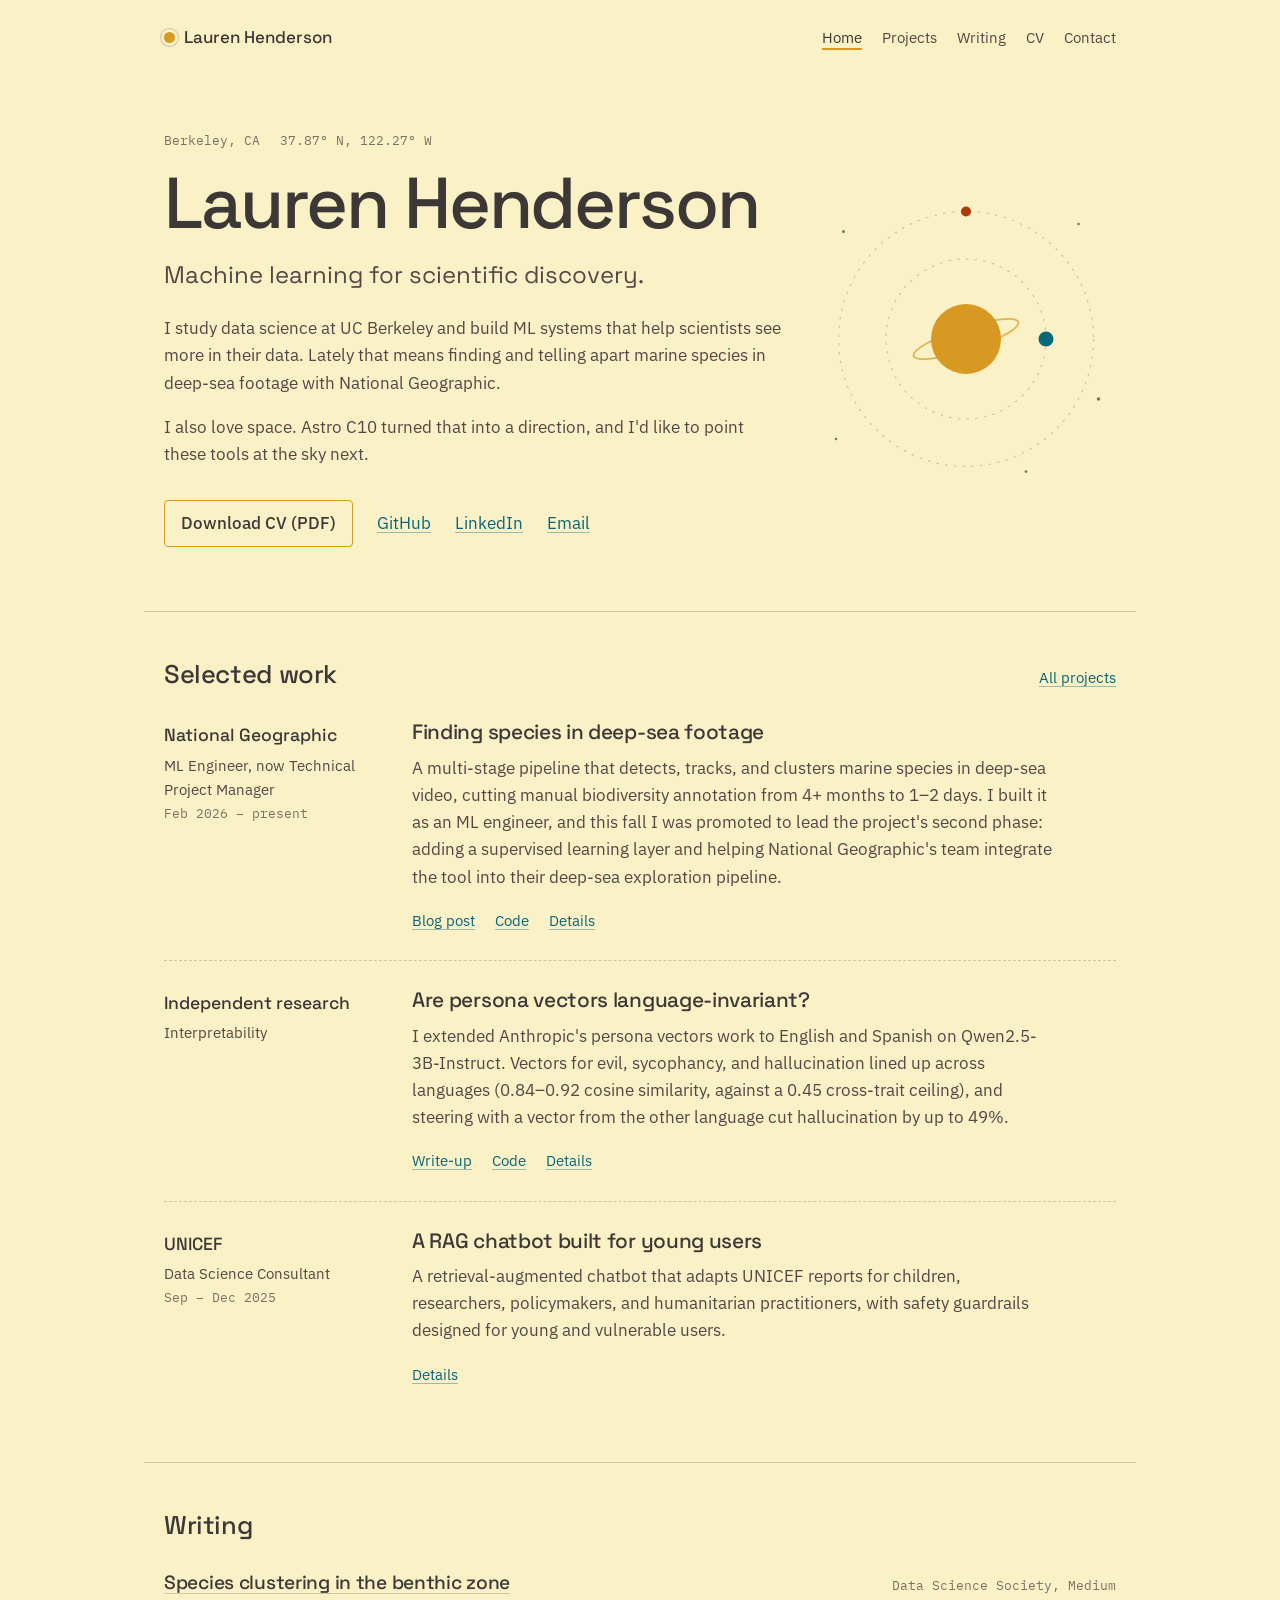
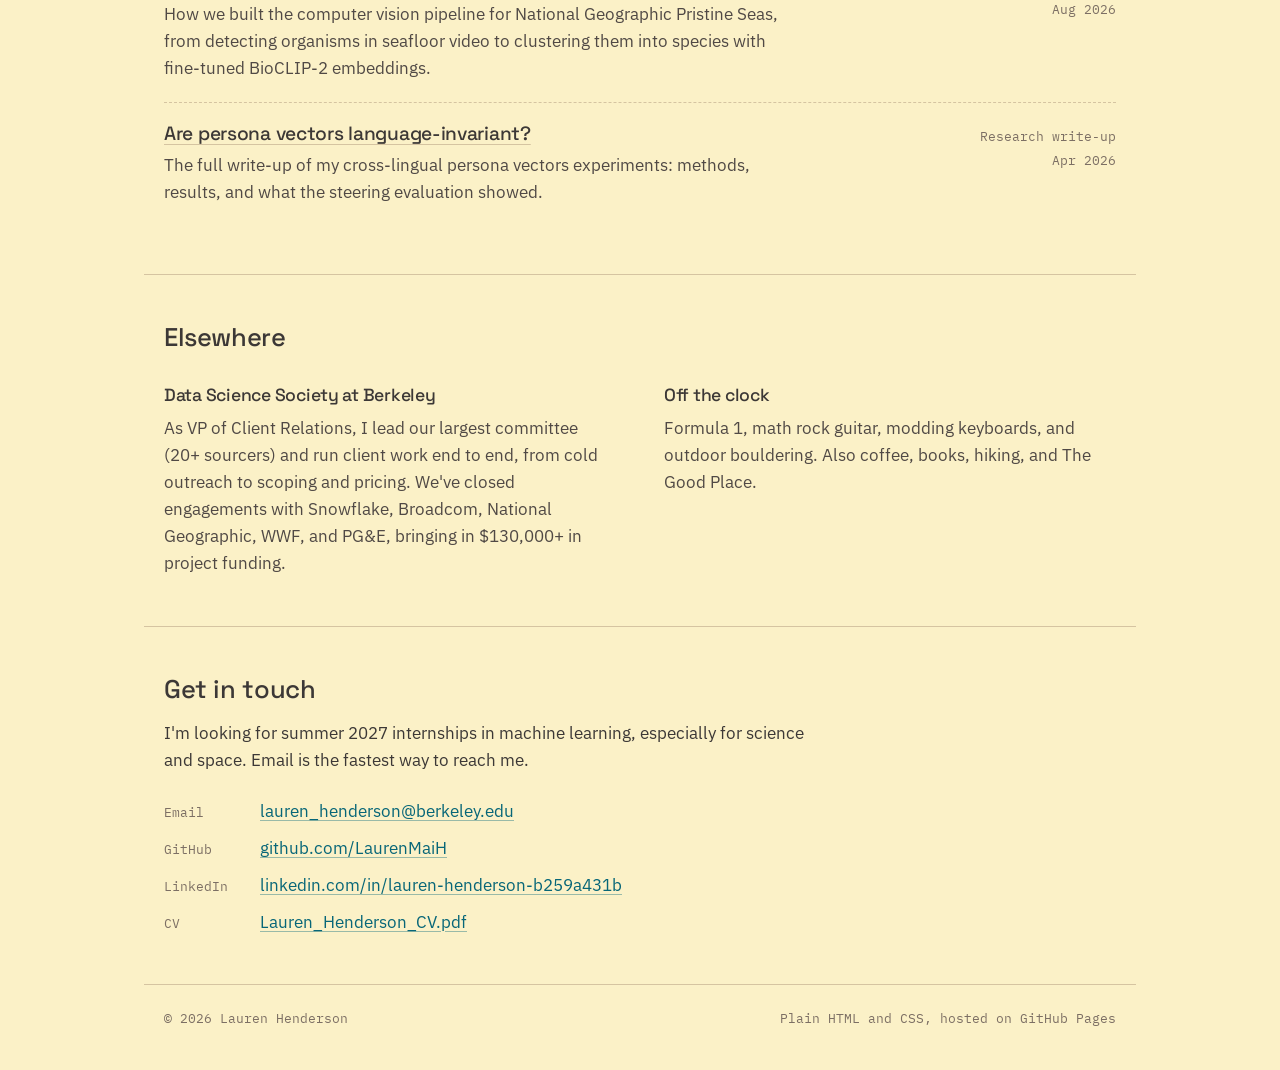
==== index.html @ 4df42dff "Add files via upload" ====
<!DOCTYPE html>
<html lang="en">
<head>
  <meta charset="utf-8">
  <meta name="viewport" content="width=device-width, initial-scale=1">

  <!-- EDIT: browser tab title and the description search engines show -->
  <title>Lauren Henderson</title>
  <meta name="description" content="Lauren Henderson studies data science at UC Berkeley and builds machine learning for scientific discovery.">

  <!-- Link previews (Slack, iMessage, email, LinkedIn).
       If your site URL isn't laurenmaih.github.io, update the two URLs below. -->
  <meta property="og:type" content="website">
  <meta property="og:title" content="Lauren Henderson">
  <meta property="og:description" content="Machine learning for scientific discovery. Data science at UC Berkeley.">
  <meta property="og:url" content="https://laurenmaih.github.io/">
  <meta property="og:image" content="https://laurenmaih.github.io/og.png">
  <meta name="twitter:card" content="summary_large_image">

  <link rel="icon" href="favicon.svg" type="image/svg+xml">

  <!-- Fonts. To change fonts, swap these and the --font-* lines in style.css -->
  <link rel="preconnect" href="https://fonts.googleapis.com">
  <link rel="preconnect" href="https://fonts.gstatic.com" crossorigin>
  <link href="https://fonts.googleapis.com/css2?family=IBM+Plex+Mono&family=IBM+Plex+Sans:ital,wght@0,400;0,500;1,400&family=Space+Grotesk:wght@500&display=swap" rel="stylesheet">

  <link rel="stylesheet" href="style.css">
</head>
<body>
  <a class="skip" href="#main">Skip to content</a>

  <!-- ============ HEADER (same on every page) ============ -->
  <header class="site-header">
    <div class="wrap">
      <a class="brand" href="index.html">Lauren Henderson</a>
      <nav class="nav" aria-label="Main">
        <a href="index.html" aria-current="page">Home</a>
        <a href="projects.html">Projects</a>
        <a href="#writing">Writing</a>
        <a href="files/Lauren_Henderson_CV.pdf">CV</a>
        <a href="#contact">Contact</a>
      </nav>
    </div>
  </header>

  <main id="main">

    <!-- ============ HERO ============ -->
    <section class="hero wrap" aria-labelledby="name">
      <div>
        <p class="mono hero-meta"><span>Berkeley, CA</span><span>37.87° N, 122.27° W</span></p>

        <h1 id="name">Lauren Henderson</h1>

        <!-- EDIT: one-line tagline -->
        <p class="tagline">Machine learning for scientific discovery.</p>

        <!-- EDIT: short bio -->
        <div class="bio">
          <p>I study data science at UC Berkeley and build ML systems that help scientists see more in their data. Lately that means finding and telling apart marine species in deep-sea footage with National Geographic.</p>
          <p>I also love space. Astro C10 turned that into a direction, and I'd like to point these tools at the sky next.</p>
        </div>

        <ul class="hero-links">
          <li><a class="button" href="files/Lauren_Henderson_CV.pdf">Download CV (PDF)</a></li>
          <li><a href="https://github.com/LaurenMaiH">GitHub</a></li>
          <li><a href="https://www.linkedin.com/in/lauren-henderson-b259a431b/">LinkedIn</a></li>
          <li><a href="mailto:lauren_henderson@berkeley.edu">Email</a></li>
        </ul>
      </div>

      <!-- Orbit illustration. Decorative, so screen readers skip it.
           Colors come from style.css (.orbit rules). -->
      <div class="hero-art" aria-hidden="true">
        <svg class="orbit" viewBox="0 0 240 240" xmlns="http://www.w3.org/2000/svg">
          <circle class="star" cx="22"  cy="34"  r="1.2"/>
          <circle class="star" cx="210" cy="28"  r="1"/>
          <circle class="star" cx="226" cy="168" r="1.4"/>
          <circle class="star" cx="16"  cy="200" r="1"/>
          <circle class="star" cx="168" cy="226" r="1.1"/>

          <circle class="ring" cx="120" cy="120" r="64"/>
          <circle class="ring" cx="120" cy="120" r="102"/>

          <circle class="planet" cx="120" cy="120" r="28"/>
          <ellipse class="planet-ring" cx="120" cy="120" rx="44" ry="9" transform="rotate(-18 120 120)"/>

          <g class="path-1"><circle class="moon" cx="184" cy="120" r="6"/></g>
          <g class="path-2"><circle class="moon-2" cx="120" cy="18" r="4"/></g>
        </svg>
      </div>
    </section>


    <!-- ============ SELECTED WORK ============
         Short versions. Full details live on projects.html.
         To add one: copy an <li class="entry"> ... </li> block. -->
    <section class="section wrap" aria-labelledby="work">
      <div class="section-head">
        <h2 id="work">Selected work</h2>
        <a href="projects.html">All projects</a>
      </div>

      <ul class="entries">

        <!-- National Geographic -->
        <li class="entry">
          <div class="entry-meta">
            <span class="entry-org">National Geographic</span>
            <span class="entry-role">ML Engineer, now Technical Project Manager</span>
            <span class="mono">Feb 2026 – present</span>
          </div>
          <div>
            <h3>Finding species in deep-sea footage</h3>
            <p>A multi-stage pipeline that detects, tracks, and clusters marine species in deep-sea video, cutting manual biodiversity annotation from 4+ months to 1–2 days. I built it as an ML engineer, and this fall I was promoted to lead the project's second phase: adding a supervised learning layer and helping National Geographic's team integrate the tool into their deep-sea exploration pipeline.</p>
            <div class="entry-links">
              <a href="https://medium.com/data-science-society/species-clustering-in-the-benthic-zone-building-a-computer-vision-pipeline-for-national-ff93e1c80ef0">Blog post</a>
              <a href="https://github.com/seanli05/nat-geo">Code</a>
              <a href="projects.html#nat-geo">Details</a>
            </div>
          </div>
        </li>

        <!-- Persona vectors -->
        <li class="entry">
          <div class="entry-meta">
            <span class="entry-org">Independent research</span>
            <span class="entry-role">Interpretability</span>
          </div>
          <div>
            <h3>Are persona vectors language-invariant?</h3>
            <p>I extended Anthropic's persona vectors work to English and Spanish on Qwen2.5-3B-Instruct. Vectors for evil, sycophancy, and hallucination lined up across languages (0.84–0.92 cosine similarity, against a 0.45 cross-trait ceiling), and steering with a vector from the other language cut hallucination by up to 49%.</p>
            <div class="entry-links">
              <a href="https://docs.google.com/document/d/e/2PACX-1vQaG10gEyraIGVt2Kj4s3BUQMbuP7l8yhpGz8kr6k1eJNKP3SfmWTX93_Oq9KEjcfGSx9VqyDfWopQo/pub">Write-up</a>
              <a href="https://github.com/LaurenMaiH/persona_vectors_language_variance">Code</a>
              <a href="projects.html#persona-vectors">Details</a>
            </div>
          </div>
        </li>

        <!-- UNICEF -->
        <li class="entry">
          <div class="entry-meta">
            <span class="entry-org">UNICEF</span>
            <span class="entry-role">Data Science Consultant</span>
            <span class="mono">Sep – Dec 2025</span>
          </div>
          <div>
            <h3>A RAG chatbot built for young users</h3>
            <p>A retrieval-augmented chatbot that adapts UNICEF reports for children, researchers, policymakers, and humanitarian practitioners, with safety guardrails designed for young and vulnerable users.</p>
            <div class="entry-links">
              <a href="projects.html#unicef">Details</a>
            </div>
          </div>
        </li>

      </ul>
    </section>


    <!-- ============ WRITING ============
         Newest first. To add a piece: copy an <li class="post"> ... </li> block.
         Leave out the date <span> if a piece has no date. -->
    <section class="section wrap" id="writing" aria-labelledby="writing-title">
      <div class="section-head">
        <h2 id="writing-title">Writing</h2>
      </div>

      <ul class="posts">

        <li class="post">
          <div>
            <h3><a href="https://medium.com/data-science-society/species-clustering-in-the-benthic-zone-building-a-computer-vision-pipeline-for-national-ff93e1c80ef0">Species clustering in the benthic zone</a></h3>
            <p>How we built the computer vision pipeline for National Geographic Pristine Seas, from detecting organisms in seafloor video to clustering them into species with fine-tuned BioCLIP-2 embeddings.</p>
          </div>
          <div class="post-meta mono">
            <span>Data Science Society, Medium</span>
            <span>Aug 2026</span>
          </div>
        </li>

        <li class="post">
          <div>
            <h3><a href="https://docs.google.com/document/d/e/2PACX-1vQaG10gEyraIGVt2Kj4s3BUQMbuP7l8yhpGz8kr6k1eJNKP3SfmWTX93_Oq9KEjcfGSx9VqyDfWopQo/pub">Are persona vectors language-invariant?</a></h3>
            <p>The full write-up of my cross-lingual persona vectors experiments: methods, results, and what the steering evaluation showed.</p>
          </div>
          <div class="post-meta mono">
            <span>Research write-up</span>
            <span>Apr 2026</span>
          </div>
        </li>

      </ul>
    </section>


    <!-- ============ ELSEWHERE ============ -->
    <section class="section wrap" aria-labelledby="elsewhere">
      <div class="section-head">
        <h2 id="elsewhere">Elsewhere</h2>
      </div>
      <div class="split">
        <div>
          <h3>Data Science Society at Berkeley</h3>
          <p>As VP of Client Relations, I lead our largest committee (20+ sourcers) and run client work end to end, from cold outreach to scoping and pricing. We've closed engagements with Snowflake, Broadcom, National Geographic, WWF, and PG&amp;E, bringing in $130,000+ in project funding.</p>
        </div>
        <div>
          <!-- EDIT: interests -->
          <h3>Off the clock</h3>
          <p>Formula 1, math rock guitar, modding keyboards, and outdoor bouldering. Also coffee, books, hiking, and The Good Place.</p>
        </div>
      </div>
    </section>


    <!-- ============ CONTACT ============ -->
    <section class="section wrap" id="contact" aria-labelledby="contact-title">
      <h2 id="contact-title" class="section-title">Get in touch</h2>
      <!-- EDIT: what you're looking for -->
      <p class="contact-note">I'm looking for summer 2027 internships in machine learning, especially for science and space. Email is the fastest way to reach me.</p>
      <ul class="contact-list">
        <li><span class="mono">Email</span><a href="mailto:lauren_henderson@berkeley.edu">lauren_henderson@berkeley.edu</a></li>
        <li><span class="mono">GitHub</span><a href="https://github.com/LaurenMaiH">github.com/LaurenMaiH</a></li>
        <li><span class="mono">LinkedIn</span><a href="https://www.linkedin.com/in/lauren-henderson-b259a431b/">linkedin.com/in/lauren-henderson-b259a431b</a></li>
        <li><span class="mono">CV</span><a href="files/Lauren_Henderson_CV.pdf">Lauren_Henderson_CV.pdf</a></li>
      </ul>
    </section>

  </main>

  <!-- ============ FOOTER (same on every page) ============ -->
  <footer class="site-footer">
    <div class="wrap">
      <span class="mono">© 2026 Lauren Henderson</span>
      <span class="mono">Plain HTML and CSS, hosted on GitHub Pages</span>
    </div>
  </footer>
</body>
</html>
---- style.css ----
/* =====================================================================
   style.css — Lauren Henderson's site
   ---------------------------------------------------------------------
   This one file styles every page. The THEME block right below is the
   part you'll most likely want to change: colors, fonts, widths.
   Everything after it is layout and rarely needs touching.
   ===================================================================== */


/* =====================================================================
   1. THEME  (edit me)
   Colors are the gruvbox palette: https://github.com/morhetz/gruvbox
   ===================================================================== */
:root {
  /* Backgrounds and lines */
  --bg:        #282828;  /* page background (gruvbox bg)            */
  --bg-raised: #32302f;  /* slightly lighter panels (gruvbox bg0_s) */
  --line:      #504945;  /* borders and dividers (gruvbox bg2)      */

  /* Text */
  --text:      #ebdbb2;  /* main text (gruvbox fg)                  */
  --text-soft: #d5c4a1;  /* secondary text (gruvbox fg2)            */
  --text-dim:  #a89984;  /* dates, captions (gruvbox fg4)           */

  /* Accents */
  --yellow:    #fabd2f;
  --blue:      #83a598;
  --orange:    #fe8019;
  --aqua:      #8ec07c;

  /* What the accents are used for. Swap these to re-color the site. */
  --accent:    var(--yellow);  /* planet, highlights, CV button    */
  --link:      var(--blue);    /* links                            */
  --link-hover:var(--yellow);

  /* Fonts (loaded from Google Fonts in each page's <head>) */
  --font-display: "Space Grotesk", system-ui, sans-serif;  /* headings  */
  --font-body:    "IBM Plex Sans", system-ui, sans-serif;  /* body text */
  --font-mono:    "IBM Plex Mono", ui-monospace, monospace; /* dates, tech */

  /* Widths */
  --page:    62rem;   /* max width of the whole layout */
  --measure: 64ch;    /* max line length for paragraphs */
}

/* Light mode: used automatically when a visitor's device is set to light.
   Want dark ALWAYS? Delete this whole @media block. */
@media (prefers-color-scheme: light) {
  :root {
    --bg:        #fbf1c7;
    --bg-raised: #f2e5bc;
    --line:      #d5c4a1;
    --text:      #3c3836;
    --text-soft: #504945;
    --text-dim:  #7c6f64;
    --yellow:    #d79921;
    --blue:      #076678;
    --orange:    #af3a03;
    --aqua:      #427b58;
    --link-hover:var(--orange);
  }
}


/* =====================================================================
   2. BASE
   ===================================================================== */
*, *::before, *::after { box-sizing: border-box; }

html { -webkit-text-size-adjust: 100%; }

/* Jump links glide instead of snapping (off for reduced motion) */
@media (prefers-reduced-motion: no-preference) { html { scroll-behavior: smooth; } }
:target { scroll-margin-top: 1.5rem; }

body {
  margin: 0;
  background: var(--bg);
  color: var(--text);
  font-family: var(--font-body);
  font-size: 1.0625rem;   /* 17px */
  line-height: 1.6;
  -webkit-font-smoothing: antialiased;
}

h1, h2, h3 {
  font-family: var(--font-display);
  font-weight: 500;
  line-height: 1.15;
  letter-spacing: -0.015em;
  margin: 0;
}

p { margin: 0 0 1em; max-width: var(--measure); }
p:last-child { margin-bottom: 0; }

a {
  color: var(--link);
  text-decoration: underline;
  text-decoration-color: color-mix(in srgb, var(--link) 40%, transparent);
  text-underline-offset: 0.2em;
  text-decoration-thickness: 1px;
}
a:hover { color: var(--link-hover); text-decoration-color: currentColor; }

/* Visible keyboard focus everywhere */
:focus-visible {
  outline: 2px solid var(--accent);
  outline-offset: 3px;
  border-radius: 2px;
}

/* Skip link for keyboard users: hidden until focused */
.skip {
  position: absolute; left: 1rem; top: -3rem;
  background: var(--accent); color: var(--bg);
  padding: 0.4rem 0.8rem; z-index: 10;
}
.skip:focus { top: 1rem; }

/* Small monospace text for dates, coordinates, tech stacks */
.mono {
  font-family: var(--font-mono);
  font-size: 0.8125rem;   /* 13px */
  color: var(--text-dim);
  letter-spacing: 0;
}

/* Centered column used by header, main, and footer */
.wrap {
  max-width: var(--page);
  margin: 0 auto;
  padding: 0 1.25rem;
}


/* =====================================================================
   3. HEADER + NAV
   ===================================================================== */
.site-header .wrap {
  display: flex;
  align-items: center;
  justify-content: space-between;
  gap: 1rem;
  padding-top: 1.5rem;
  padding-bottom: 1.5rem;
}

.brand {
  font-family: var(--font-display);
  font-weight: 500;
  color: var(--text);
  text-decoration: none;
  display: inline-flex;
  align-items: center;
  gap: 0.55rem;
}
.brand:hover { color: var(--text); }
/* tiny planet next to the name */
.brand::before {
  content: "";
  width: 0.7rem; height: 0.7rem;
  border-radius: 50%;
  background: var(--accent);
  box-shadow: 0 0 0 3px var(--bg), 0 0 0 4px var(--line);
}

.nav { display: flex; gap: 1.25rem; flex-wrap: wrap; }
.nav a {
  color: var(--text-soft);
  text-decoration: none;
  font-size: 0.95rem;
}
.nav a:hover { color: var(--text); }
/* the page you're on */
.nav a[aria-current="page"] {
  color: var(--text);
  text-decoration: underline;
  text-decoration-color: var(--accent);
  text-underline-offset: 0.35em;
  text-decoration-thickness: 2px;
}


/* =====================================================================
   4. HERO (home page intro)
   ===================================================================== */
.hero {
  display: grid;
  grid-template-columns: minmax(0, 1fr) auto;
  gap: 2rem;
  align-items: center;
  padding-top: 3.5rem;
  padding-bottom: 4rem;
}

/* "Berkeley, CA   37.87° N, 122.27° W" */
.hero-meta { display: flex; flex-wrap: wrap; gap: 0.25rem 1.25rem; margin: 0; }

.hero h1 {
  font-size: clamp(2.6rem, 7vw, 4.5rem);
  letter-spacing: -0.03em;
  margin: 0.6rem 0 0.9rem;
}

.tagline {
  font-family: var(--font-display);
  font-size: clamp(1.2rem, 2.4vw, 1.5rem);
  color: var(--text-soft);
  line-height: 1.35;
  margin-bottom: 1.5rem;
}

.bio { color: var(--text-soft); }

/* Row of links under the bio */
.hero-links {
  display: flex;
  flex-wrap: wrap;
  align-items: center;
  gap: 0.75rem 1.5rem;
  margin: 2rem 0 0;
  padding: 0;
  list-style: none;
}

/* The one "button" on the site */
.button {
  display: inline-block;
  padding: 0.55rem 1rem;
  border: 1px solid var(--accent);
  border-radius: 4px;
  color: var(--text);
  text-decoration: none;
  font-weight: 500;
}
.button:hover { background: var(--accent); color: var(--bg); }

/* --- Orbit illustration -------------------------------------------- */
.orbit {
  width: clamp(200px, 26vw, 300px);
  height: auto;
  display: block;
}
.orbit .ring   { fill: none; stroke: var(--line); stroke-width: 1; stroke-dasharray: 2 5; }
.orbit .planet { fill: var(--accent); }
.orbit .planet-ring { fill: none; stroke: var(--accent); stroke-width: 1.5; opacity: 0.7; }
.orbit .moon   { fill: var(--blue); }
.orbit .moon-2 { fill: var(--orange); }
.orbit .star   { fill: var(--text-dim); }

/* Moons orbit slowly. transform-origin = center of the 240×240 viewBox */
.orbit .path-1, .orbit .path-2 {
  transform-box: view-box;
  transform-origin: 120px 120px;
  animation: orbit 60s linear infinite;
}
.orbit .path-2 { animation-duration: 140s; animation-direction: reverse; }

@keyframes orbit { to { transform: rotate(360deg); } }

/* Respect people who turn off animation */
@media (prefers-reduced-motion: reduce) {
  .orbit .path-1, .orbit .path-2 { animation: none; }
}


/* =====================================================================
   5. SECTIONS
   ===================================================================== */
.section {
  padding-top: 3rem;
  padding-bottom: 3rem;
  border-top: 1px solid var(--line);
}

.section-head {
  display: flex;
  align-items: baseline;
  justify-content: space-between;
  gap: 1rem;
  flex-wrap: wrap;
  margin-bottom: 2rem;
}
.section-head h2,
.section-title    { font-size: 1.6rem; }
.section-title    { margin-bottom: 1rem; }
.section-head a  { font-size: 0.95rem; }


/* =====================================================================
   6. WORK / PROJECT ENTRIES
   Used on the home page (short) and the projects page (long).
   Each entry: a left column with who/when, a right column with what.
   ===================================================================== */
.entries { list-style: none; margin: 0; padding: 0; }

.entry {
  display: grid;
  grid-template-columns: 13rem minmax(0, 1fr);
  gap: 0.75rem 2.5rem;
  padding: 1.75rem 0;
  border-top: 1px dashed var(--line);
}
.entry:first-child { border-top: 0; padding-top: 0; }

.entry-meta { display: flex; flex-direction: column; gap: 0.2rem; }
.entry-org  { font-family: var(--font-display); font-weight: 500; font-size: 1.1rem; color: var(--text); }
.entry-role { color: var(--text-soft); font-size: 0.95rem; }

.entry h3 { font-size: 1.3rem; margin-bottom: 0.6rem; }
.entry p  { color: var(--text-soft); }

.entry ul {
  margin: 0.75rem 0 0;
  padding-left: 1.1rem;
  color: var(--text-soft);
  max-width: var(--measure);
}
.entry li { margin-bottom: 0.4rem; }
.entry li::marker { color: var(--text-dim); }

/* tech stack line, e.g. BioCLIP-2  YOLO-World.
   ".entry .stack" (not just ".stack") so it wins over ".entry ul" above. */
.entry .stack {
  display: flex;
  flex-wrap: wrap;
  gap: 0.25rem 1.25rem;
  list-style: none;
  padding: 0;
  margin: 1.1rem 0 0;
  color: var(--text-dim);
}
.entry .stack li { margin: 0; }

.entry-links {
  display: flex;
  flex-wrap: wrap;
  gap: 0.5rem 1.25rem;
  margin-top: 1rem;
  font-size: 0.95rem;
}


/* =====================================================================
   6b. WRITING LIST (home page)
   Title + one line on the left, publication and date on the right.
   ===================================================================== */
.posts { list-style: none; margin: 0; padding: 0; }

.post {
  display: grid;
  grid-template-columns: minmax(0, 1fr) 16rem;
  gap: 0.5rem 2.5rem;
  padding: 1.25rem 0;
  border-top: 1px dashed var(--line);
}
.post:first-child { border-top: 0; padding-top: 0; }

.post h3 { font-size: 1.2rem; margin-bottom: 0.4rem; }
.post h3 a { color: var(--text); text-decoration-color: var(--line); }
.post h3 a:hover { color: var(--link-hover); text-decoration-color: currentColor; }
.post p { color: var(--text-soft); }

.post-meta { display: flex; flex-direction: column; gap: 0.15rem; text-align: right; padding-top: 0.25rem; }


/* =====================================================================
   7. ABOUT / ELSEWHERE (two short columns)
   ===================================================================== */
.split {
  display: grid;
  grid-template-columns: repeat(2, minmax(0, 1fr));
  gap: 2rem 3rem;
}
.split h3 { font-size: 1.1rem; margin-bottom: 0.6rem; }
.split p  { color: var(--text-soft); }


/* =====================================================================
   8. PAGE HEADER (projects page)
   ===================================================================== */
.page-head {
  display: grid;
  grid-template-columns: minmax(0, 1fr) auto;
  gap: 1.5rem 3rem;
  align-items: end;
  padding-top: 3rem;
  padding-bottom: 2.5rem;
}
.page-head h1 { font-size: clamp(2.2rem, 5vw, 3.25rem); letter-spacing: -0.03em; margin-bottom: 0.75rem; }
.page-head p  { color: var(--text-soft); }

/* Star-cluster graphic beside the Projects title */
.page-art { align-self: center; }
.clusters { width: clamp(240px, 32vw, 360px); height: auto; display: block; }
.clusters .field    { fill: var(--text-dim); opacity: 0.8; }
.clusters .c1       { fill: var(--yellow); }
.clusters .c2       { fill: var(--blue); }
.clusters .c3       { fill: var(--aqua); }
.clusters .boundary { fill: none; stroke: var(--text-dim); stroke-width: 1; stroke-dasharray: 2 4; }
.clusters .label    { font-family: var(--font-mono); font-size: 9px; fill: var(--text-dim); }


/* =====================================================================
   9. CONTACT + FOOTER
   ===================================================================== */
.contact-list {
  list-style: none;
  margin: 1.5rem 0 0;
  padding: 0;
  display: grid;
  gap: 0.6rem;
}
.contact-list li { display: grid; grid-template-columns: 6rem minmax(0, 1fr); align-items: baseline; }

.site-footer .wrap {
  display: flex;
  flex-wrap: wrap;
  justify-content: space-between;
  gap: 0.5rem 1.5rem;
  padding-top: 1.5rem;
  padding-bottom: 2.5rem;
  border-top: 1px solid var(--line);
}


/* =====================================================================
   10. SMALL SCREENS
   ===================================================================== */
@media (max-width: 720px) {
  body { font-size: 1rem; }

  .hero {
    grid-template-columns: 1fr;
    padding-top: 1.5rem;
    padding-bottom: 3rem;
    gap: 0;
  }
  /* orbit moves above the name, smaller, right-aligned */
  .hero-art { order: -1; justify-self: end; margin-bottom: -2.5rem; }
  .orbit { width: 140px; }

  .entry { grid-template-columns: 1fr; gap: 0.75rem; }
  .post { grid-template-columns: 1fr; }
  .post-meta { text-align: left; flex-direction: row; flex-wrap: wrap; gap: 0 1rem; padding-top: 0; order: -1; }
  .page-head { grid-template-columns: 1fr; padding-top: 1.5rem; gap: 0; }
  /* graphic moves above the title, smaller, right-aligned */
  .page-art { order: -1; justify-self: end; margin-bottom: -1rem; }
  .clusters { width: 200px; }
  .split { grid-template-columns: 1fr; }
  .section { padding-top: 2.25rem; padding-bottom: 2.25rem; }
}

@media (max-width: 420px) {
  .site-header .wrap { flex-direction: column; align-items: flex-start; gap: 0.75rem; }
  .contact-list li { grid-template-columns: 1fr; }
}
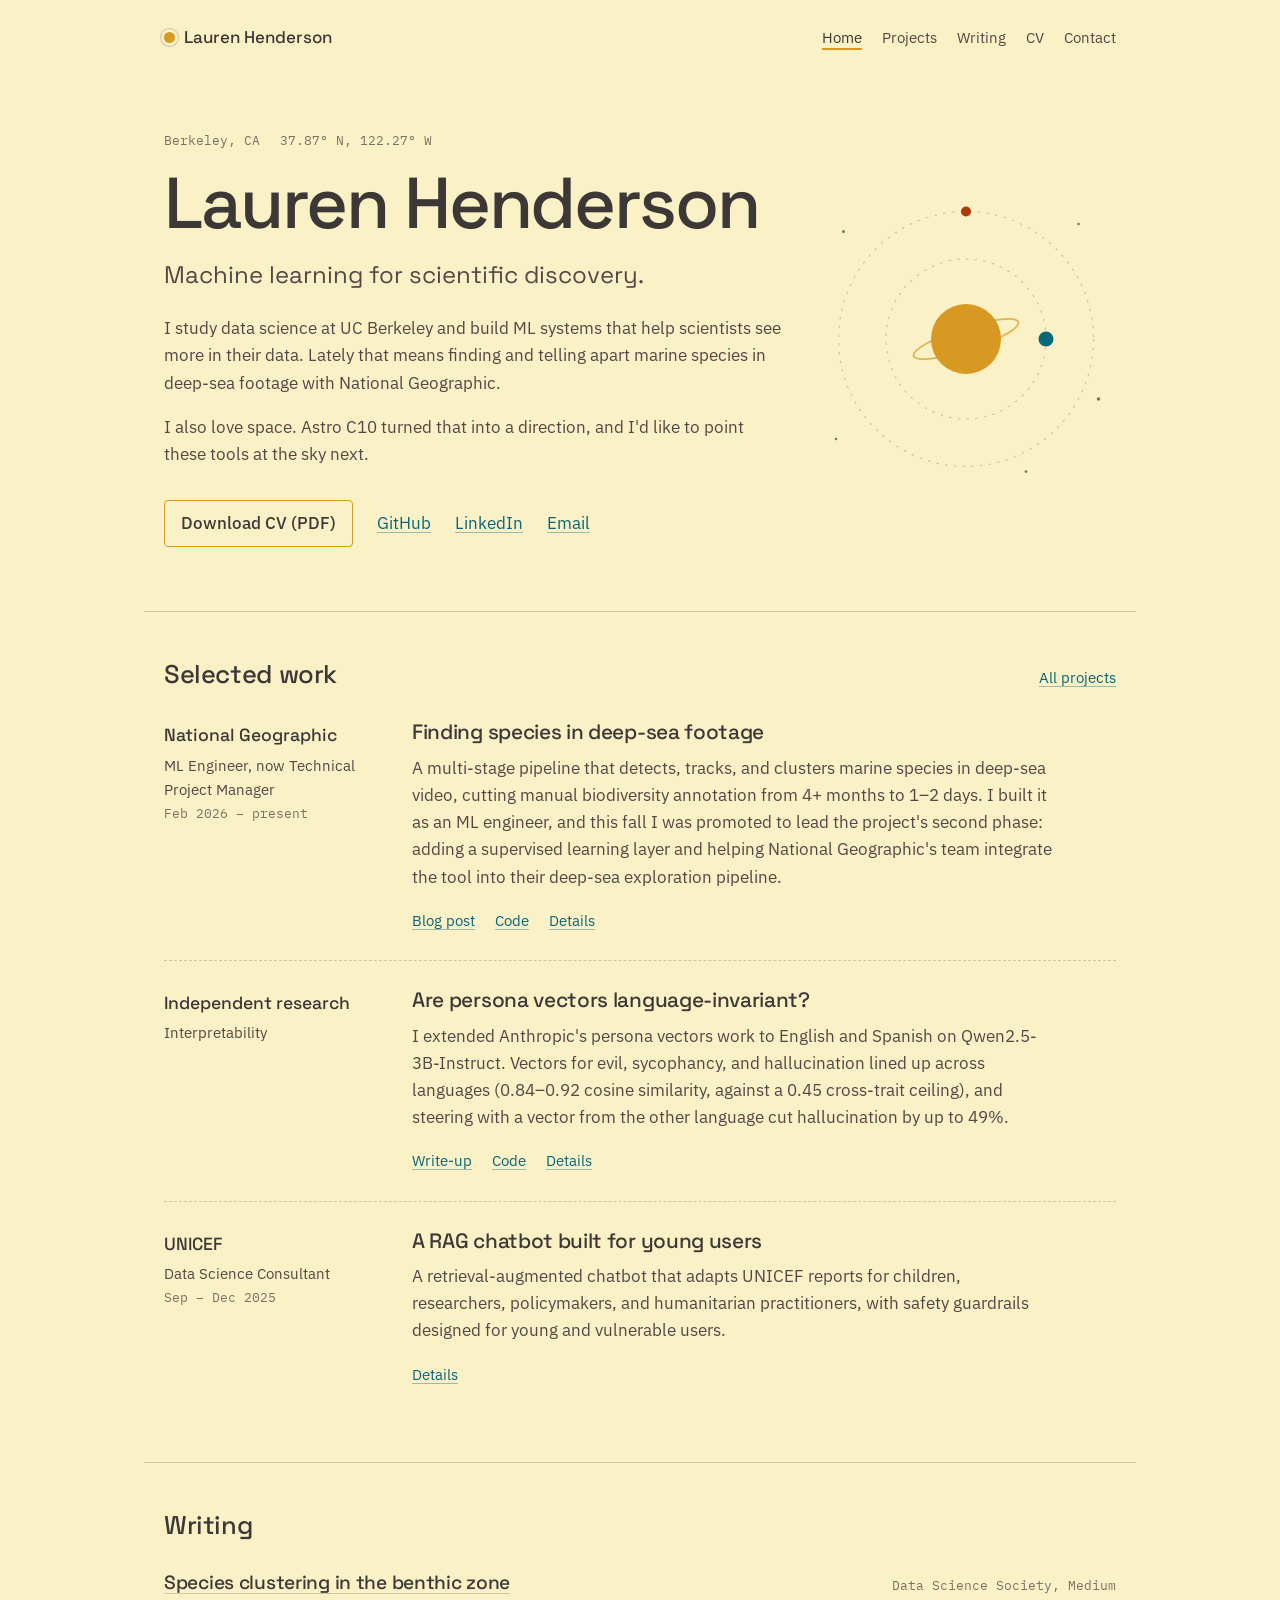
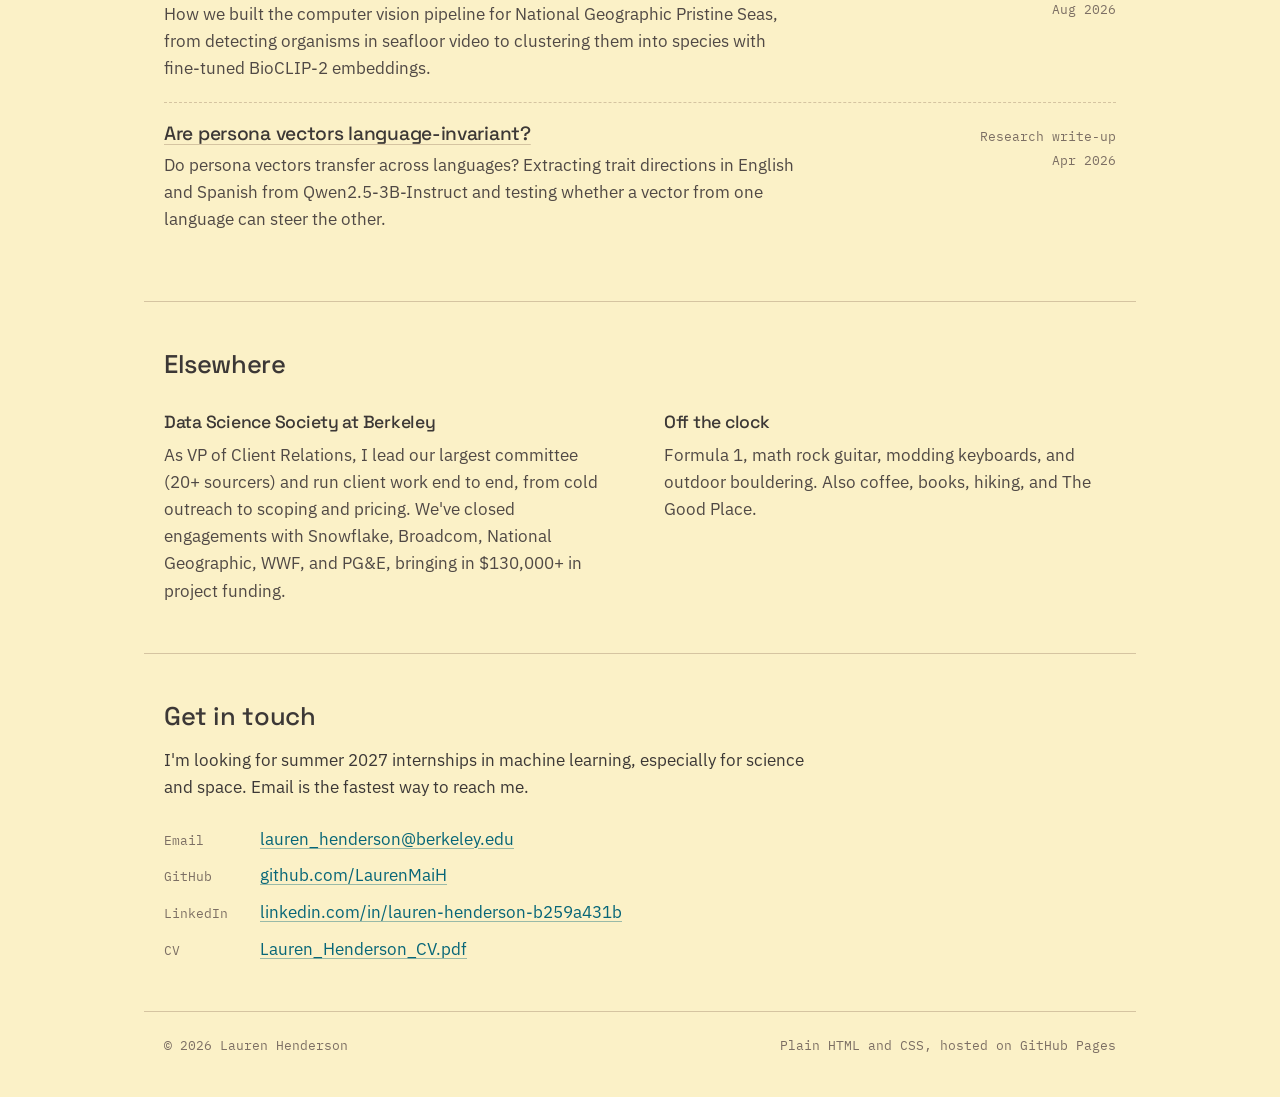
==== commit 69a5f433: "Add files via upload" ====
--- a/index.html
+++ b/index.html
@@ -131,7 +131,7 @@
             <h3>Are persona vectors language-invariant?</h3>
             <p>I extended Anthropic's persona vectors work to English and Spanish on Qwen2.5-3B-Instruct. Vectors for evil, sycophancy, and hallucination lined up across languages (0.84–0.92 cosine similarity, against a 0.45 cross-trait ceiling), and steering with a vector from the other language cut hallucination by up to 49%.</p>
             <div class="entry-links">
-              <a href="https://docs.google.com/document/d/e/2PACX-1vQaG10gEyraIGVt2Kj4s3BUQMbuP7l8yhpGz8kr6k1eJNKP3SfmWTX93_Oq9KEjcfGSx9VqyDfWopQo/pub">Write-up</a>
+              <a href="writing/persona-vectors.html">Write-up</a>
               <a href="https://github.com/LaurenMaiH/persona_vectors_language_variance">Code</a>
               <a href="projects.html#persona-vectors">Details</a>
             </div>
@@ -181,8 +181,8 @@
 
         <li class="post">
           <div>
-            <h3><a href="https://docs.google.com/document/d/e/2PACX-1vQaG10gEyraIGVt2Kj4s3BUQMbuP7l8yhpGz8kr6k1eJNKP3SfmWTX93_Oq9KEjcfGSx9VqyDfWopQo/pub">Are persona vectors language-invariant?</a></h3>
-            <p>The full write-up of my cross-lingual persona vectors experiments: methods, results, and what the steering evaluation showed.</p>
+            <h3><a href="writing/persona-vectors.html">Are persona vectors language-invariant?</a></h3>
+            <p>Do persona vectors transfer across languages? Extracting trait directions in English and Spanish from Qwen2.5-3B-Instruct and testing whether a vector from one language can steer the other.</p>
           </div>
           <div class="post-meta mono">
             <span>Research write-up</span>
--- a/style.css
+++ b/style.css
@@ -403,6 +403,56 @@
 
 
 /* =====================================================================
+   8b. ARTICLES (pages in writing/)
+   A narrow reading column. Everything inside .prose is styled here,
+   so a post's body can be plain <h2>, <p>, <ul>, <table>, etc.
+   ===================================================================== */
+.article { max-width: 46rem; }   /* narrower column for long reading */
+
+.article-head { padding-top: 3rem; padding-bottom: 2rem; border-bottom: 1px solid var(--line); margin-bottom: 2.5rem; }
+.article-meta { display: flex; flex-wrap: wrap; gap: 0.25rem 1.25rem; margin: 0 0 1rem; }
+.article-head h1 { font-size: clamp(2rem, 5vw, 2.9rem); letter-spacing: -0.025em; margin-bottom: 0.75rem; }
+.article-subtitle { font-family: var(--font-display); font-size: 1.2rem; color: var(--text-soft); line-height: 1.35; }
+.article-links { display: flex; flex-wrap: wrap; gap: 0.5rem 1.25rem; margin-top: 1.25rem; font-size: 0.95rem; }
+
+.prose { line-height: 1.7; }
+.prose p, .prose ul, .prose ol { max-width: none; margin: 0 0 1.1em; }
+.prose h2 { font-size: 1.5rem; margin: 2.75rem 0 1rem; }
+.prose h3 { font-size: 1.15rem; margin: 2rem 0 0.75rem; }
+.prose h2:first-child { margin-top: 0; }
+.prose li { margin-bottom: 0.4rem; }
+.prose li::marker { color: var(--text-dim); }
+
+/* inline code, e.g. response_avg_diff */
+.prose code {
+  font-family: var(--font-mono);
+  font-size: 0.88em;
+  background: var(--bg-raised);
+  padding: 0.1em 0.35em;
+  border-radius: 3px;
+}
+
+/* formulas, e.g. vec[layer] = mean(...) − mean(...) */
+.prose .formula {
+  margin: 0 0 1.25rem;
+  padding: 0.9rem 1.1rem;
+  background: var(--bg-raised);
+  border-left: 2px solid var(--accent);
+  overflow-x: auto;
+}
+.prose .formula code { background: none; padding: 0; font-size: 0.9rem; color: var(--text); }
+
+/* tables scroll sideways on phones instead of squashing */
+.table-wrap { overflow-x: auto; margin: 0 0 1.5rem; }
+.prose table { border-collapse: collapse; width: 100%; font-size: 0.9rem; font-variant-numeric: tabular-nums; }
+.prose th, .prose td { text-align: left; padding: 0.5rem 0.9rem 0.5rem 0; border-bottom: 1px solid var(--line); white-space: nowrap; }
+.prose th { font-family: var(--font-mono); font-size: 0.8rem; font-weight: 400; color: var(--text-dim); }
+.prose td { color: var(--text-soft); }
+
+.article-end { margin: 3rem 0 3.5rem; padding-top: 1.5rem; border-top: 1px solid var(--line); }
+
+
+/* =====================================================================
    9. CONTACT + FOOTER
    ===================================================================== */
 .contact-list {
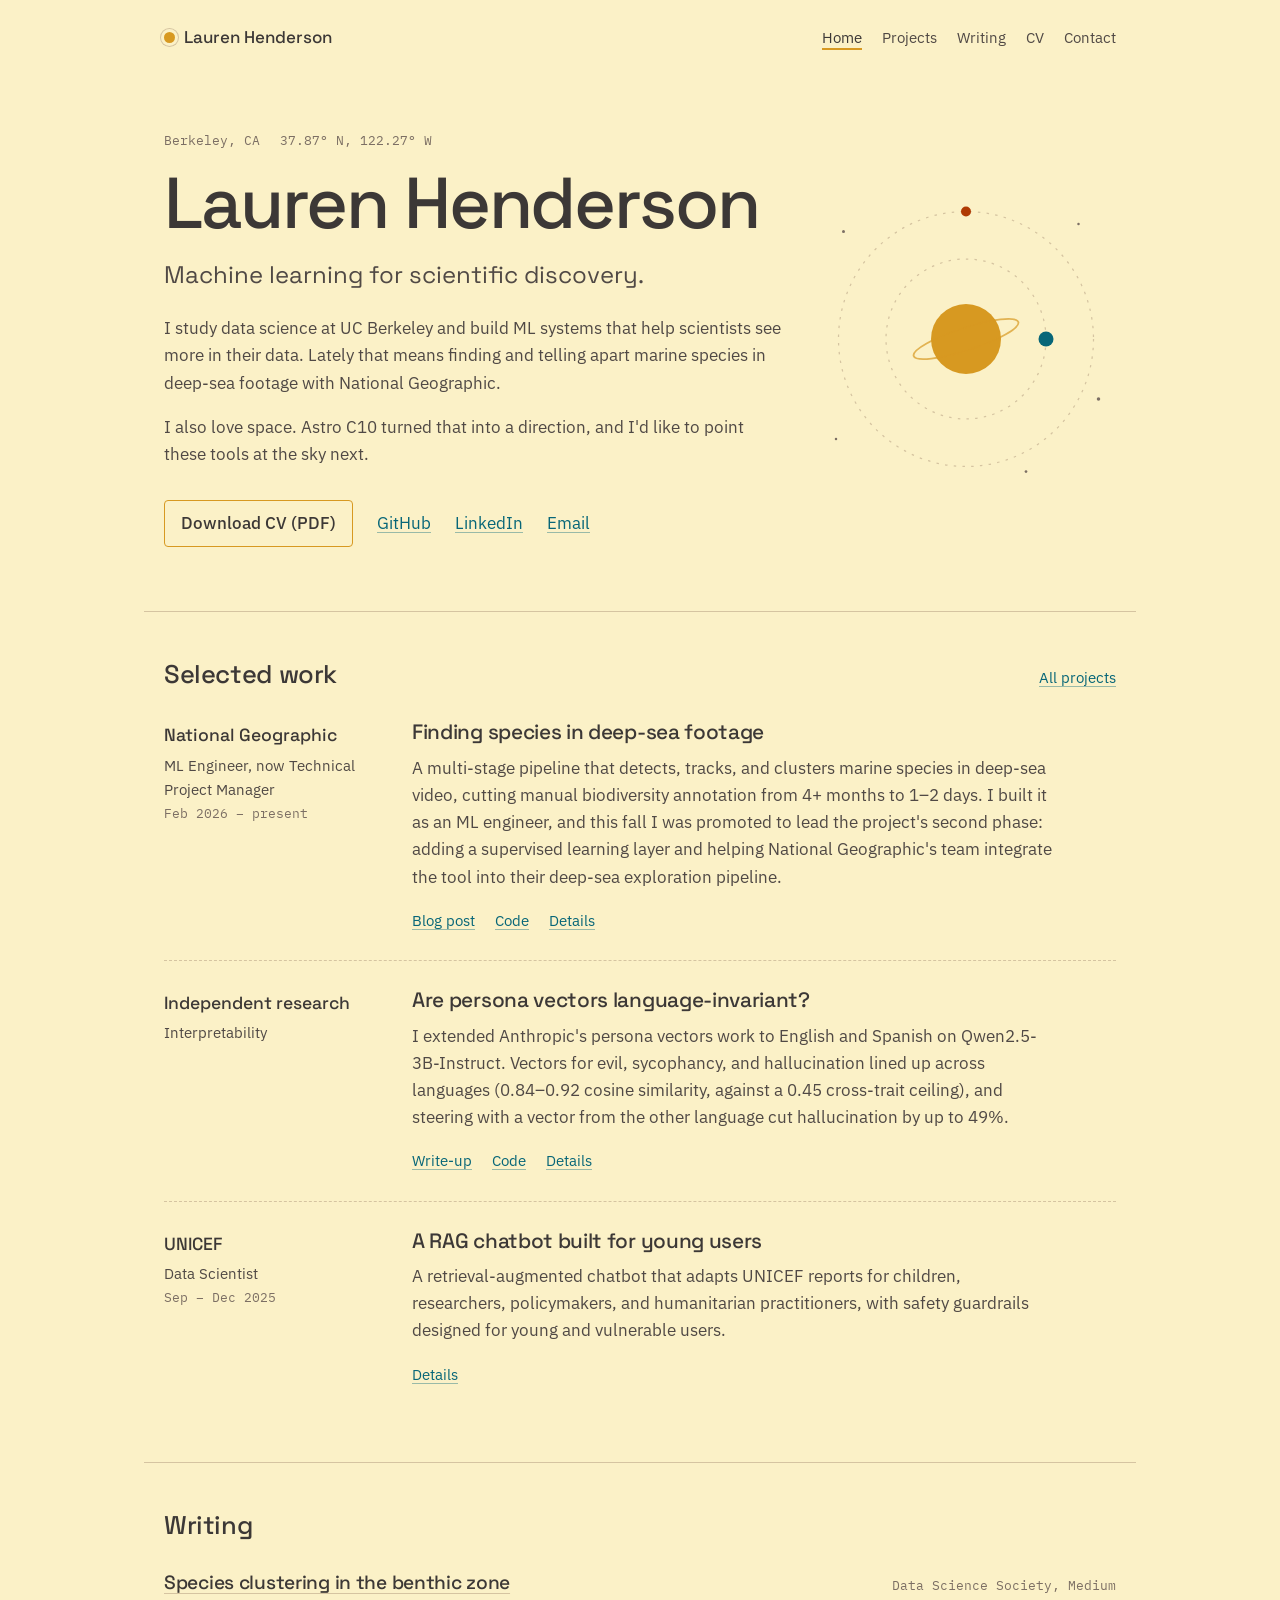
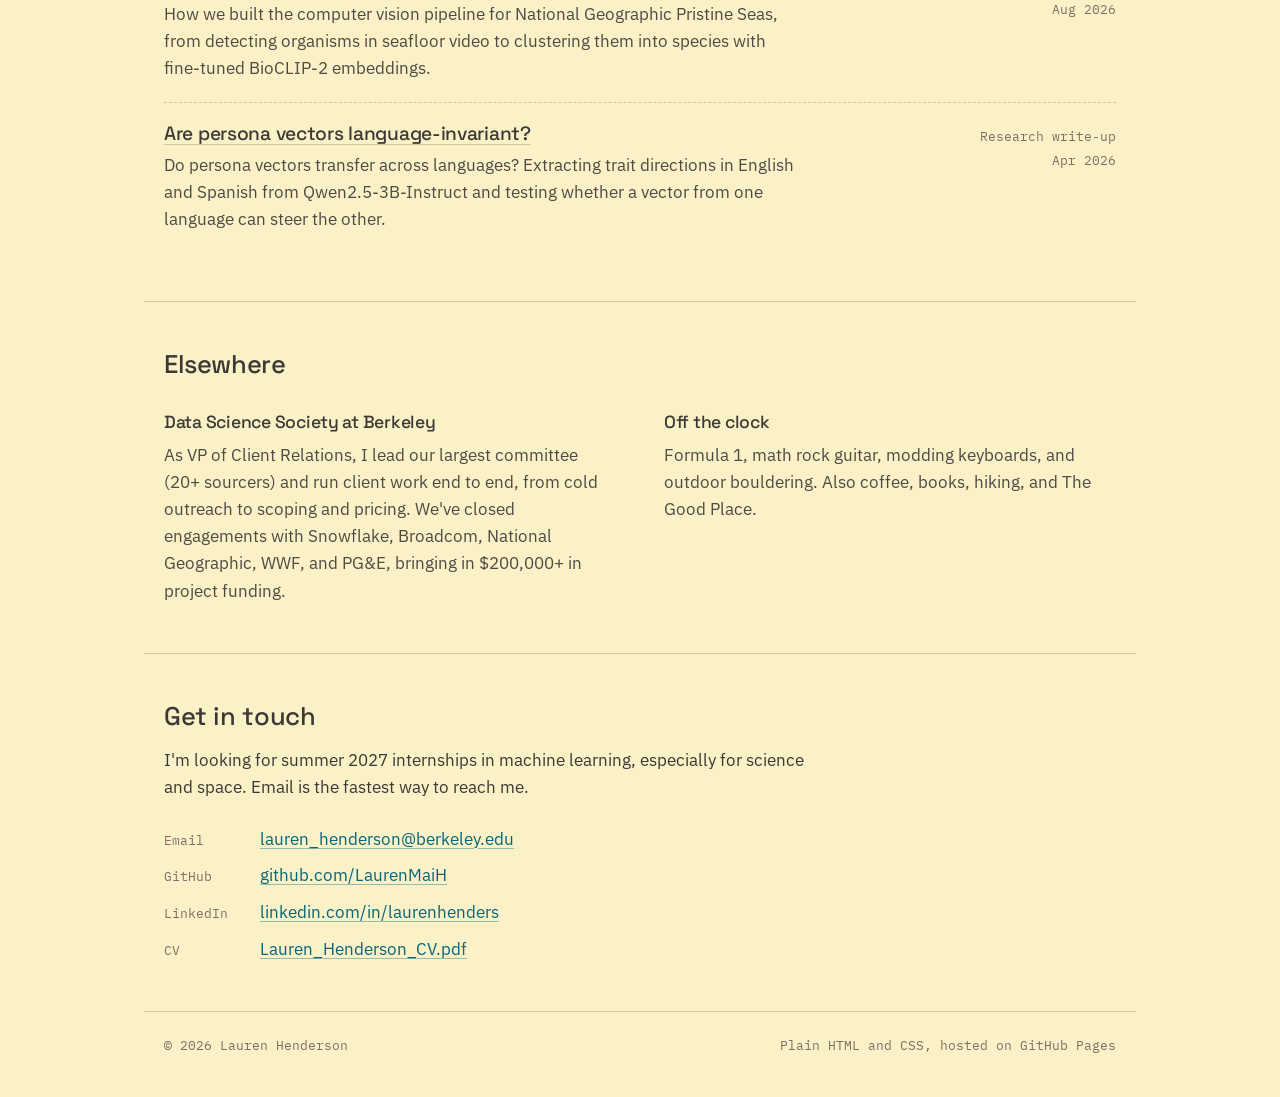
==== commit 8cd2c857: "Add files via upload" ====
--- a/index.html
+++ b/index.html
@@ -37,7 +37,7 @@
         <a href="index.html" aria-current="page">Home</a>
         <a href="projects.html">Projects</a>
         <a href="#writing">Writing</a>
-        <a href="files/Lauren_Henderson_CV.pdf">CV</a>
+        <a href="Lauren_Henderson_CV.pdf">CV</a>
         <a href="#contact">Contact</a>
       </nav>
     </div>
@@ -62,9 +62,9 @@
         </div>
 
         <ul class="hero-links">
-          <li><a class="button" href="files/Lauren_Henderson_CV.pdf">Download CV (PDF)</a></li>
+          <li><a class="button" href="Lauren_Henderson_CV.pdf">Download CV (PDF)</a></li>
           <li><a href="https://github.com/LaurenMaiH">GitHub</a></li>
-          <li><a href="https://www.linkedin.com/in/lauren-henderson-b259a431b/">LinkedIn</a></li>
+          <li><a href="https://www.linkedin.com/in/laurenhenders/">LinkedIn</a></li>
           <li><a href="mailto:lauren_henderson@berkeley.edu">Email</a></li>
         </ul>
       </div>
@@ -131,7 +131,7 @@
             <h3>Are persona vectors language-invariant?</h3>
             <p>I extended Anthropic's persona vectors work to English and Spanish on Qwen2.5-3B-Instruct. Vectors for evil, sycophancy, and hallucination lined up across languages (0.84–0.92 cosine similarity, against a 0.45 cross-trait ceiling), and steering with a vector from the other language cut hallucination by up to 49%.</p>
             <div class="entry-links">
-              <a href="writing/persona-vectors.html">Write-up</a>
+              <a href="persona-vectors.html">Write-up</a>
               <a href="https://github.com/LaurenMaiH/persona_vectors_language_variance">Code</a>
               <a href="projects.html#persona-vectors">Details</a>
             </div>
@@ -142,7 +142,7 @@
         <li class="entry">
           <div class="entry-meta">
             <span class="entry-org">UNICEF</span>
-            <span class="entry-role">Data Science Consultant</span>
+            <span class="entry-role">Data Scientist</span>
             <span class="mono">Sep – Dec 2025</span>
           </div>
           <div>
@@ -181,7 +181,7 @@
 
         <li class="post">
           <div>
-            <h3><a href="writing/persona-vectors.html">Are persona vectors language-invariant?</a></h3>
+            <h3><a href="persona-vectors.html">Are persona vectors language-invariant?</a></h3>
             <p>Do persona vectors transfer across languages? Extracting trait directions in English and Spanish from Qwen2.5-3B-Instruct and testing whether a vector from one language can steer the other.</p>
           </div>
           <div class="post-meta mono">
@@ -202,7 +202,7 @@
       <div class="split">
         <div>
           <h3>Data Science Society at Berkeley</h3>
-          <p>As VP of Client Relations, I lead our largest committee (20+ sourcers) and run client work end to end, from cold outreach to scoping and pricing. We've closed engagements with Snowflake, Broadcom, National Geographic, WWF, and PG&amp;E, bringing in $130,000+ in project funding.</p>
+          <p>As VP of Client Relations, I lead our largest committee (20+ sourcers) and run client work end to end, from cold outreach to scoping and pricing. We've closed engagements with Snowflake, Broadcom, National Geographic, WWF, and PG&amp;E, bringing in $200,000+ in project funding.</p>
         </div>
         <div>
           <!-- EDIT: interests -->
@@ -221,8 +221,8 @@
       <ul class="contact-list">
         <li><span class="mono">Email</span><a href="mailto:lauren_henderson@berkeley.edu">lauren_henderson@berkeley.edu</a></li>
         <li><span class="mono">GitHub</span><a href="https://github.com/LaurenMaiH">github.com/LaurenMaiH</a></li>
-        <li><span class="mono">LinkedIn</span><a href="https://www.linkedin.com/in/lauren-henderson-b259a431b/">linkedin.com/in/lauren-henderson-b259a431b</a></li>
-        <li><span class="mono">CV</span><a href="files/Lauren_Henderson_CV.pdf">Lauren_Henderson_CV.pdf</a></li>
+        <li><span class="mono">LinkedIn</span><a href="https://www.linkedin.com/in/laurenhenders/">linkedin.com/in/laurenhenders</a></li>
+        <li><span class="mono">CV</span><a href="Lauren_Henderson_CV.pdf">Lauren_Henderson_CV.pdf</a></li>
       </ul>
     </section>
 
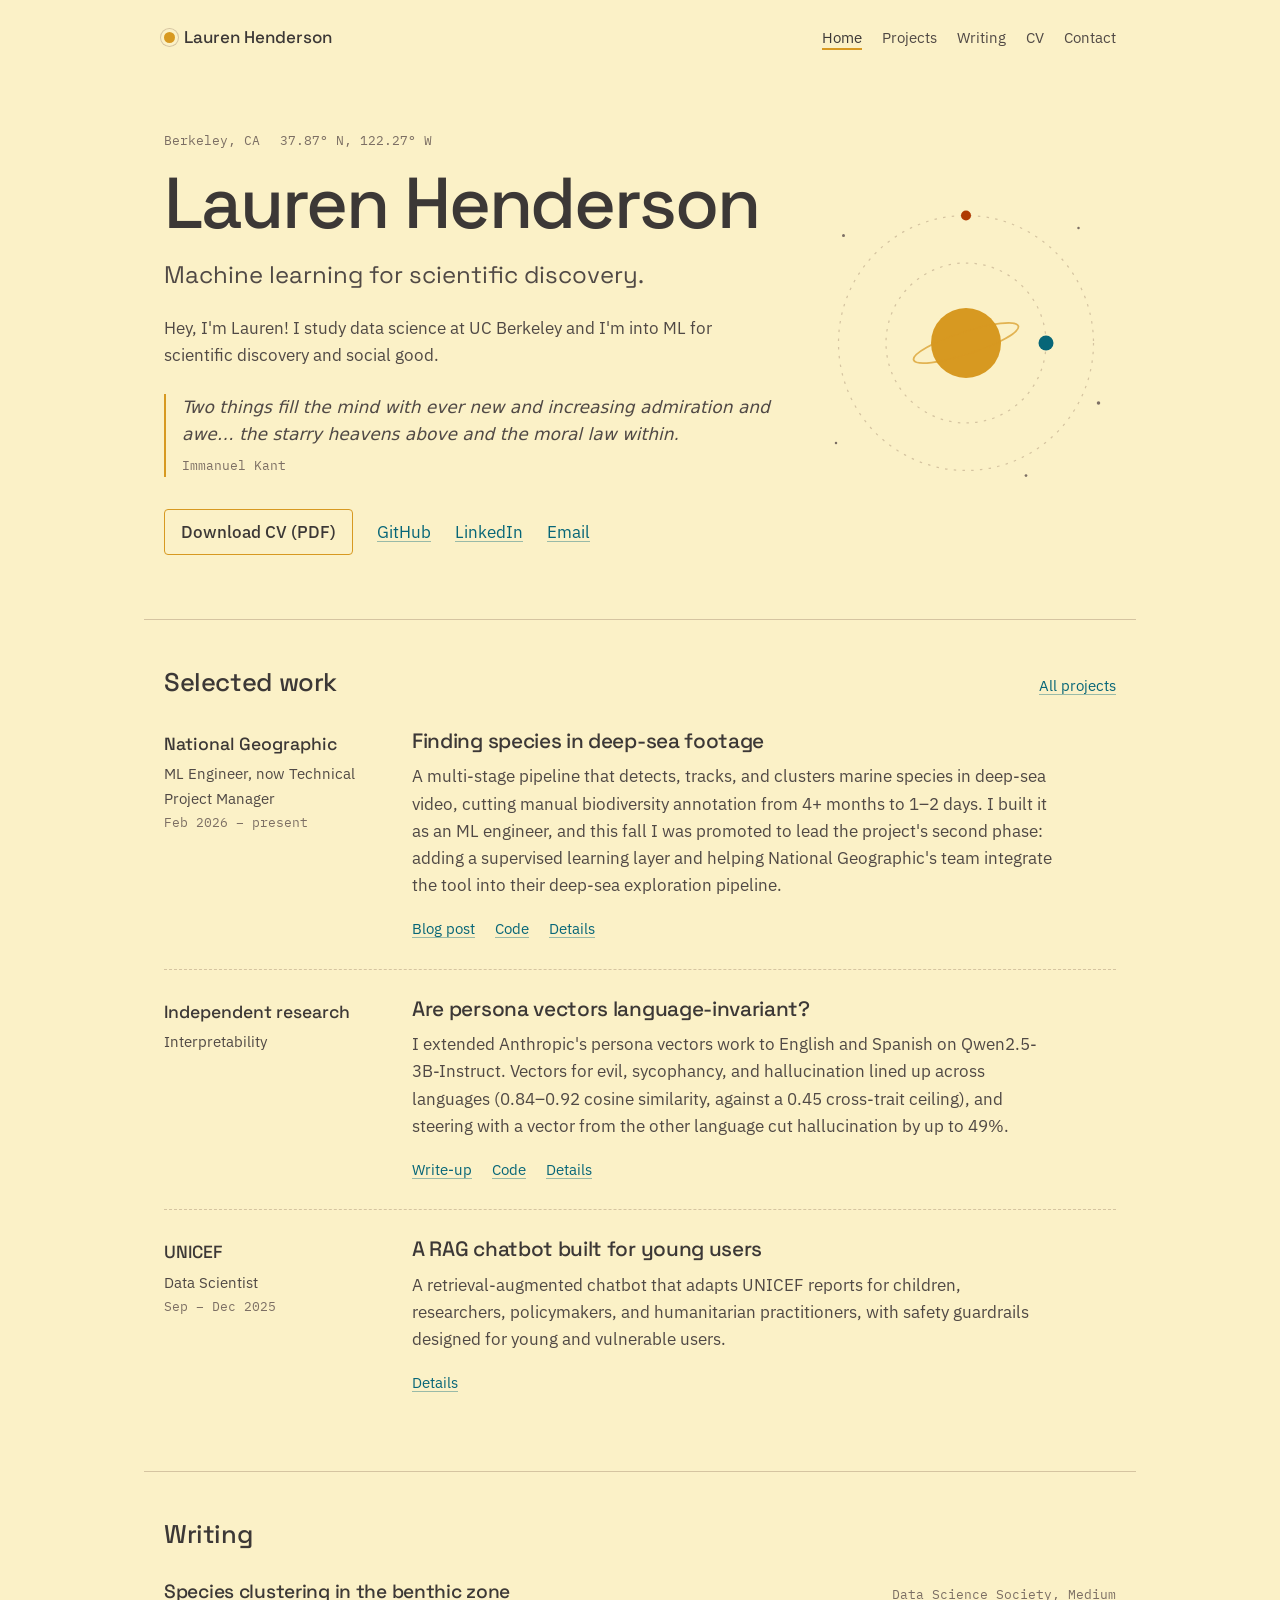
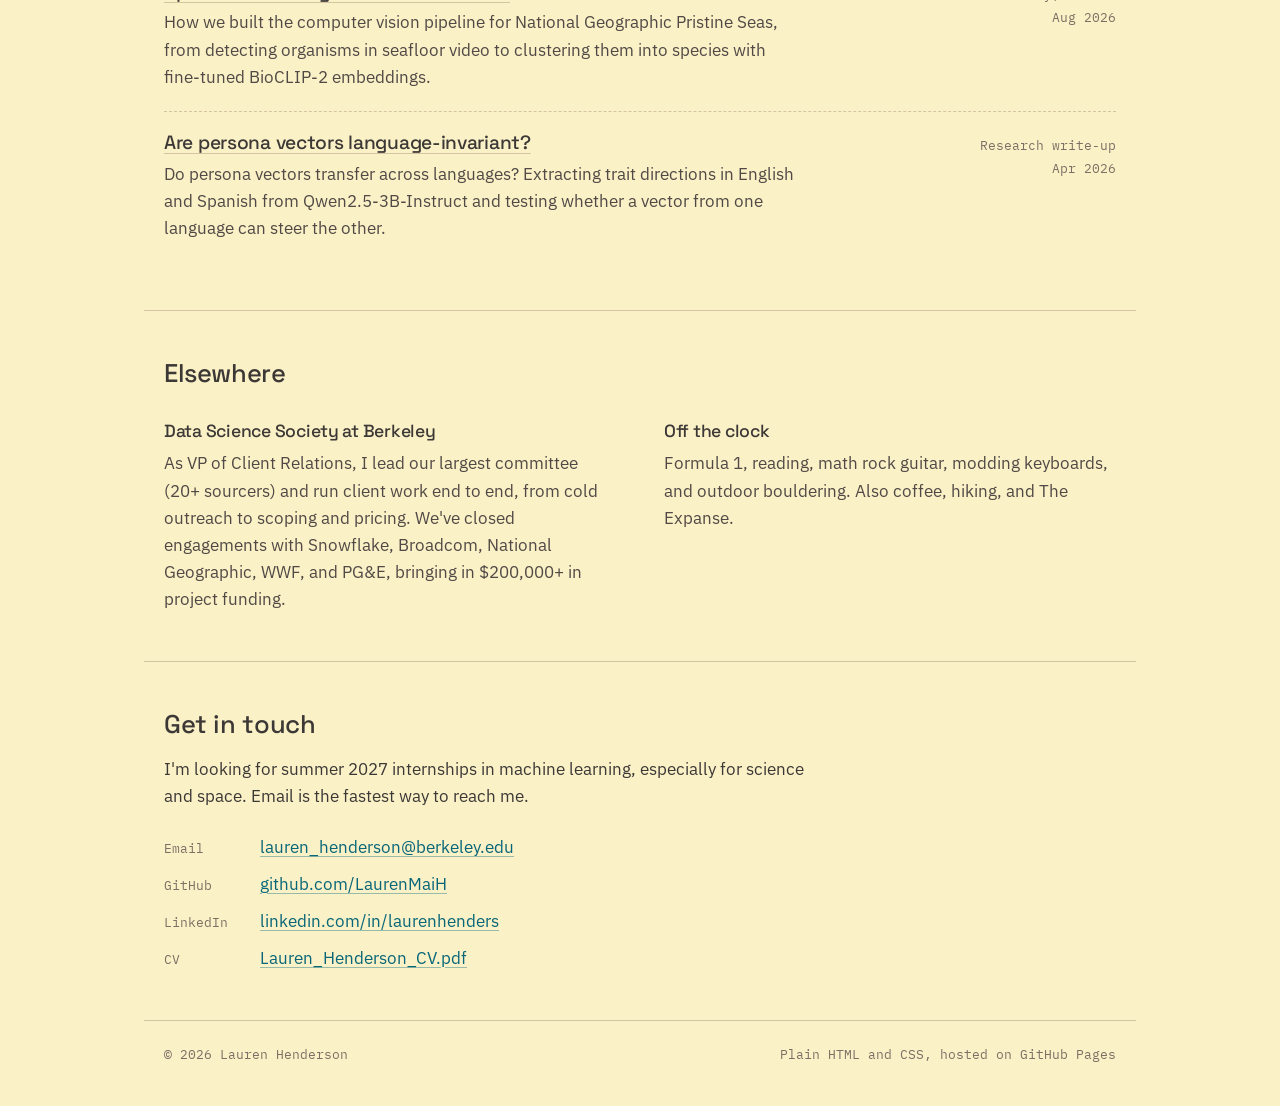
==== commit 2f197f96: "Add files via upload" ====
--- a/index.html
+++ b/index.html
@@ -17,7 +17,7 @@
   <meta property="og:image" content="https://laurenmaih.github.io/og.png">
   <meta name="twitter:card" content="summary_large_image">
 
-  <link rel="icon" href="favicon.svg" type="image/svg+xml">
+  <link rel="icon" href="favicon.svg?v=2" type="image/svg+xml"> <!-- bump ?v= when you change the favicon so browsers fetch the new one -->
 
   <!-- Fonts. To change fonts, swap these and the --font-* lines in style.css -->
   <link rel="preconnect" href="https://fonts.googleapis.com">
@@ -57,8 +57,14 @@
 
         <!-- EDIT: short bio -->
         <div class="bio">
-          <p>I study data science at UC Berkeley and build ML systems that help scientists see more in their data. Lately that means finding and telling apart marine species in deep-sea footage with National Geographic.</p>
-          <p>I also love space. Astro C10 turned that into a direction, and I'd like to point these tools at the sky next.</p>
+          <p>Hey, I'm Lauren! I study data science at UC Berkeley and I'm into ML for scientific discovery and social good.</p>
+
+          <!-- EDIT: favorite quote under the bio.
+               To hide it, add the word hidden to the <figure> line: <figure class="epigraph" hidden> -->
+          <figure class="epigraph">
+            <blockquote><p>Two things fill the mind with ever new and increasing admiration and awe… the starry heavens above and the moral law within.</p></blockquote>
+            <figcaption>Immanuel Kant</figcaption>
+          </figure>
         </div>
 
         <ul class="hero-links">
@@ -207,7 +213,7 @@
         <div>
           <!-- EDIT: interests -->
           <h3>Off the clock</h3>
-          <p>Formula 1, math rock guitar, modding keyboards, and outdoor bouldering. Also coffee, books, hiking, and The Good Place.</p>
+          <p>Formula 1, reading, math rock guitar, modding keyboards, and outdoor bouldering. Also coffee, hiking, and The Expanse.</p>
         </div>
       </div>
     </section>
--- a/style.css
+++ b/style.css
@@ -213,6 +213,12 @@
 
 .bio { color: var(--text-soft); }
 
+/* Optional quote under the bio (turned on in index.html) */
+.epigraph { margin: 1.5rem 0 0; padding-left: 1rem; border-left: 2px solid var(--accent); max-width: var(--measure); }
+.epigraph blockquote { margin: 0; }
+.epigraph blockquote p { font-style: italic; color: var(--text-soft); margin: 0; }
+.epigraph figcaption { margin-top: 0.5rem; font-family: var(--font-mono); font-size: 0.8125rem; color: var(--text-dim); }
+
 /* Row of links under the bio */
 .hero-links {
   display: flex;
@@ -488,7 +494,7 @@
     gap: 0;
   }
   /* orbit moves above the name, smaller, right-aligned */
-  .hero-art { order: -1; justify-self: end; margin-bottom: -2.5rem; }
+  .hero-art { order: -1; justify-self: end; margin-bottom: 0.25rem; }
   .orbit { width: 140px; }
 
   .entry { grid-template-columns: 1fr; gap: 0.75rem; }
